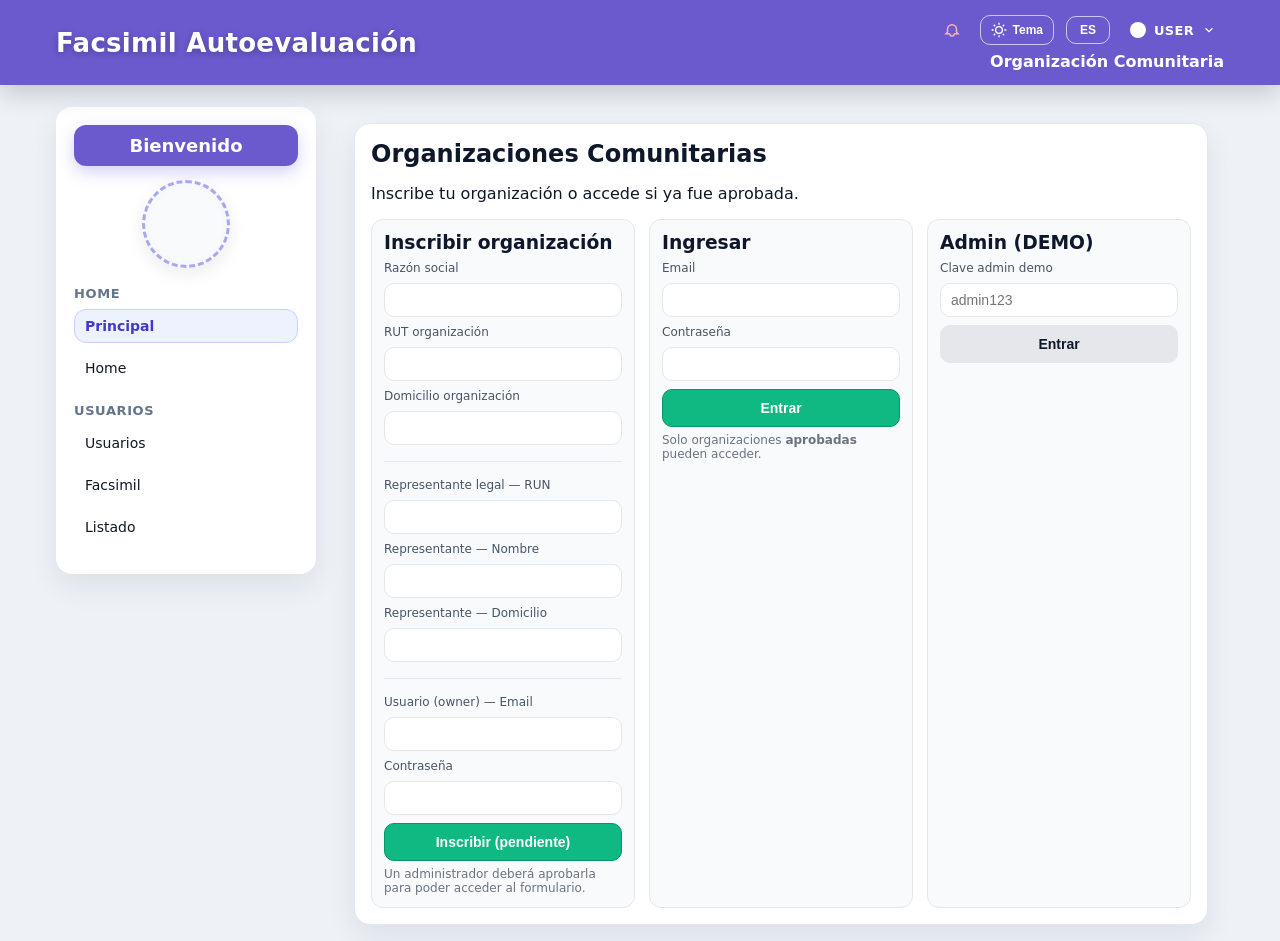
==== frontend/index.html @ 5b186477 "Cambio de idiomas" ====
<!doctype html>
<html lang="es">
<head>
  <meta charset="utf-8" />
  <meta name="viewport" content="width=device-width,initial-scale=1" />
  <title>Facsimil Autoevaluación — Juntas de Vecinos</title>
  <link rel="stylesheet" href="style.css" />
</head>
<body>
  <!-- TOPBAR -->
  <header class="topbar">
    <div class="wrap topwrap">
      <div class="brand-left">
        <div class="brand-title">Facsimil Autoevaluación</div>
      </div>
      <div class="rightblock">
        <div class="right-row">
          <button class="bell" title="Notificaciones" aria-label="Notificaciones">
            <svg viewBox="0 0 24 24" class="icon" aria-hidden="true">
              <path d="M15 17h5l-1.4-1.4A2 2 0 0 1 18 14.2V11a6 6 0 0 0-12 0v3.2c0 .5-.2 1-.6 1.4L4 17h5m6 0a3 3 0 0 1-6 0"
                    fill="none" stroke="currentColor" stroke-width="2"/>
            </svg>
          </button>

          <!-- Toggle Tema -->
          <button id="themeToggle" class="btn tiny outline theme-toggle" type="button" title="Cambiar tema">
            <svg class="icon sun" viewBox="0 0 24 24" aria-hidden="true">
              <circle cx="12" cy="12" r="5" fill="none" stroke="currentColor" stroke-width="2"/>
              <path d="M12 1v3M12 20v3M4.2 4.2l2.1 2.1M17.7 17.7l2.1 2.1M1 12h3M20 12h3M4.2 19.8l2.1-2.1M17.7 6.3l2.1-2.1"
                    fill="none" stroke="currentColor" stroke-width="2"/>
                    
            </svg>
            <svg class="icon moon" viewBox="0 0 24 24" aria-hidden="true">
              <path d="M21 12.79A9 9 0 1 1 11.21 3 7 7 0 0 0 21 12.79z"
                    fill="none" stroke="currentColor" stroke-width="2"/>
            </svg>
            <span>Tema</span>
          </button>
          <!-- Toggle Idioma (ES/EN) -->
        <button id="langToggle" class="btn tiny outline lang-toggle" type="button" aria-label="Cambiar idioma">
          <span id="langLabel">ES</span>
        </button>

          <!-- Chip USER -->
          <div class="userchip" aria-label="Usuario">
            <span class="user-dot"></span>
            <span class="user-label" id="topUserLabel">USER</span>
            <svg class="caret" viewBox="0 0 24 24" aria-hidden="true">
              <path d="M6 9l6 6 6-6" fill="none" stroke="currentColor" stroke-width="2"/>
            </svg>
          </div>

          <button id="logoutBtn" class="btn tiny outline" style="display:none" type="button">Cerrar sesión</button>
        </div>
        <div class="orgname" id="topOrgName">Organización Comunitaria</div>
      </div>
    </div>
  </header>

  <!-- LAYOUT -->
  <div class="layout">
    <!-- SIDEBAR -->
    <aside class="sidebar">
      <div class="sidebar-header">
        <div class="welcome">Bienvenido</div>
        <label class="avatar-uploader" title="Subir foto de usuario">
          <input type="file" id="avatarInput" accept="image/*" hidden />
          <div class="avatar-lg" id="avatarPreview" aria-label="Avatar de usuario"></div>
        </label>
      </div>

      <h3>Home</h3>
      <nav class="nav">
        <a href="#" class="active">Principal</a>
        <a href="#">Home</a>
      </nav>

      <h3>Usuarios</h3>
      <nav class="nav">
        <a href="#">Usuarios</a>
        <a href="#">Facsimil</a>
        <a href="#">Listado</a>
      </nav>
    </aside>

    <!-- ===== AUTH ===== -->
    <section id="authGate" class="auth-gate" aria-live="polite">
      <div class="auth-card">
        <h2>Organizaciones Comunitarias</h2>
        <p class="muted">Inscribe tu organización o accede si ya fue aprobada.</p>

        <div class="auth-grid">
          <!-- Registro -->
          <div class="auth-panel">
            <h3>Inscribir organización</h3>
            <form id="orgRegisterForm">
              <label for="razon">Razón social</label>
              <input id="razon" type="text" name="razon" required>
              <label for="rut">RUT organización</label>
              <input id="rut" type="text" name="rut" required>
              <label for="dom_org">Domicilio organización</label>
              <input id="dom_org" type="text" name="dom_org" required>

              <hr class="sep">
              <label for="rep_run">Representante legal — RUN</label>
              <input id="rep_run" type="text" name="rep_run" required>
              <label for="rep_nombre">Representante — Nombre</label>
              <input id="rep_nombre" type="text" name="rep_nombre" required>
              <label for="rep_dom">Representante — Domicilio</label>
              <input id="rep_dom" type="text" name="rep_dom" required>

              <hr class="sep">
              <label for="email">Usuario (owner) — Email</label>
              <input id="email" type="email" name="email" required>
              <label for="pass">Contraseña</label>
              <input id="pass" type="password" name="pass" required>

              <button type="submit" class="btn primary wfull">Inscribir (pendiente)</button>
            </form>
            <div class="help">Un administrador deberá aprobarla para poder acceder al formulario.</div>
          </div>

          <!-- Login -->
          <div class="auth-panel">
            <h3>Ingresar</h3>
            <form id="loginForm">
              <label for="login_email">Email</label>
              <input id="login_email" type="email" name="email" required>
              <label for="login_pass">Contraseña</label>
              <input id="login_pass" type="password" name="pass" required>
              <button type="submit" class="btn primary wfull">Entrar</button>
            </form>
            <div class="help">Solo organizaciones <b>aprobadas</b> pueden acceder.</div>
          </div>

          <!-- Admin demo -->
          <div class="auth-panel">
            <h3>Admin (DEMO)</h3>
            <form id="adminForm">
              <label for="adminkey">Clave admin demo</label>
              <input id="adminkey" type="password" name="adminkey" placeholder="admin123" required>
              <button type="submit" class="btn ghost wfull">Entrar</button>
            </form>
            <div id="adminPanel" class="admin-panel hidden">
              <div class="admin-head">
                <strong>Pendientes</strong>
                <button id="adminLogout" class="btn tiny" type="button">Salir</button>
              </div>
              <div id="pendingList" class="pending-list muted">Sin pendientes…</div>
            </div>
          </div>
        </div>
      </div>
    </section>

    <!-- ===== MAIN APP ===== -->
    <main class="card" id="appMain" style="display:none">
      <div class="tabs" id="tabs"></div>
      <div id="validationMessages" class="validation"></div>
      <div id="content-area" class="panel"></div>
    </main>

<!-- ===== Dock flotante ===== -->
<div class="score-dock" id="scoreDock" aria-live="polite">
  <button id="dockToggle" class="dock-toggle" type="button" aria-label="Colapsar/expandir"></button>

  <div class="sd-title" id="dockTitle">Puntaje</div>

  <div class="sd-score">
    <span id="sdScore">0</span> / <span id="sdMax">0</span>
    <span id="sdPct" class="sd-pct is-low" aria-live="polite">0% completado</span>
  </div>

  <div class="sd-level" id="sdLevel">-</div>
  <div class="sd-bar"><span id="sdBar"></span></div>

  <div class="sd-actions">
    <button id="helpBtnDock" class="btn tiny ghost" type="button" aria-label="Abrir ayuda">
    <span id="helpBtnLabel">¿Necesitas ayuda?</span>
    </button>

    <button id="cancelBtnDock" class="btn ghost tiny" type="button" title="Cancelar" aria-label="Cancelar">
      <svg viewBox="0 0 24 24" class="icon" aria-hidden="true">
        <path d="M6 6l12 12M18 6L6 18" fill="none" stroke="currentColor" stroke-width="2"/>
      </svg>
      <span id="cancelBtnLabel">Cancelar</span>
    </button>

    <div class="savewrap">
      <button id="saveBtnDock" class="btn primary tiny" type="button" title="Guardar" aria-expanded="false" aria-controls="saveMenuDock">
        <svg viewBox="0 0 24 24" class="icon" aria-hidden="true">
          <path d="M19 21H5a2 2 0 0 1-2-2V7l4-4h12a2 2 0 0 1 2 2v14a2 2 0 0 1-2 2zM7 3v6h8V3"
                fill="none" stroke="currentColor" stroke-width="2"/>
        </svg>
        <span id="saveBtnLabel">Guardar</span>
      </button>
      <div id="saveMenuDock" class="save-menu" aria-hidden="true" role="menu">
        <button id="saveJsonDock" class="menu-item"><span id="saveJsonLabel">Guardar JSON</span></button>
        <button id="exportCsvDock" class="menu-item"><span id="exportCsvLabel">Exportar CSV</span></button>
      </div>
    </div>
  </div>

  <!-- Indicador de guardado (inyectado por JS) -->
</div>
<!-- ===== Modal de Ayuda / FAQ ===== -->
<div id="helpModal" class="modal" aria-hidden="true">
  <div id="helpOverlay" class="modal-overlay" tabindex="-1"></div>

  <div id="helpDialog" class="modal-dialog"
       role="dialog" aria-modal="true" aria-labelledby="helpTitle" tabindex="-1">
    <div class="modal-header">
      <h3 id="helpTitle">¿Necesitas ayuda?</h3>
      <button id="helpClose" class="modal-close" type="button" aria-label="Cerrar ayuda">×</button>
    </div>

    <div class="modal-body">
      <section class="faq">
        <h4 id="helpFaqTitle">Preguntas frecuentes</h4>

        <details>
          <summary id="helpQ1">¿Cómo adjunto evidencia?</summary>
          <p id="helpA1">Responde “Sí” y se abrirá el campo de evidencia y archivos. Describe brevemente la fuente y adjunta documentos.</p>
        </details>

        <details>
          <summary id="helpQ2">¿Por qué no se guarda en el servidor?</summary>
          <p id="helpA2">Esta demo guarda local y permite exportar JSON/CSV. El guardado en servidor se activa cuando conectemos el backend.</p>
        </details>

        <details>
          <summary id="helpQ3">¿Qué significa el nivel (Inicial/Intermedio/Avanzado)?</summary>
          <p id="helpA3">Es una guía del grado de cumplimiento según tus respuestas “Sí”.</p>
        </details>

        <details>
          <summary id="helpQ4">No veo todas las preguntas</summary>
          <p id="helpA4">Revisa la pestaña (tab) activa o desplázate. En móvil, las pestañas se mueven horizontalmente.</p>
        </details>
      </section>

      <hr class="sep">

      <section aria-labelledby="helpContactTitle">
        <h4 id="helpContactTitle">¿Sigue tu duda? Escríbenos</h4>
        <form id="helpForm">
          <label for="helpEmail" id="helpEmailLabel">Correo de contacto</label>
          <input id="helpEmail" name="email" type="email" placeholder="tu@correo.cl" required>

          <label for="helpMsg" id="helpMsgLabel">Describe tu problema</label>
          <textarea id="helpMsg" name="msg" rows="4" placeholder="Cuéntanos qué sucede…" required></textarea>

          <div class="modal-actions">
            <button type="button" class="btn ghost" id="helpCancel">Cancelar</button>
            <button type="submit" class="btn primary" id="helpSendBtn">Enviar</button>
          </div>
        </form>
      </section>
    </div>
  </div>
</div>
<!-- ===== Modal Confirmar Cancelar ===== -->
<div id="cancelModal" class="modal" aria-hidden="true">
  <div id="cancelOverlay" class="modal-overlay" tabindex="-1"></div>

  <div id="cancelDialog" class="modal-dialog"
       role="dialog" aria-modal="true" aria-labelledby="cancelTitle" tabindex="-1">
    <div class="modal-header">
      <h3 id="cancelTitle">¿Cancelar y limpiar el formulario?</h3>
      <button id="cancelClose" class="modal-close" type="button" aria-label="Cerrar">×</button>
    </div>

    <div class="modal-body">
      <p>Se borrarán todas las respuestas y evidencias. ¿Deseas continuar?</p>
      <div class="modal-actions">
        <button id="cancelNo" class="btn ghost" type="button">No, continuar</button>
        <button id="cancelYes" class="btn danger" type="button">Sí, cancelar</button>
      </div>
    </div>
  </div>
</div>

  <script src="script.js"></script>
</body>
</html>
---- frontend/style.css ----
:root {
  --bg: #eef2f7;
  --surface: #ffffff;
  --ink: #0f172a;
  --muted: #6b7280;
  --primary: #6A5ACD;
  --primary-2: #6A5ACD;
  --accent: #10b981;
  --danger: #ef4444;
  --border: #e5e7eb;
  --soft: #f3f4f6;
  --shadow: 0 12px 30px rgba(15,23,42,.08);
  --radius: 16px;
  --radius-sm: 12px;

  /* Animaciones / tiempos */
  --t-fast: 120ms;
  --t-med: 220ms;
  --t-slow: 380ms;

  /* Dock sizes */
  --dock-minw: 210px;
  --dock-pad: 10px 12px;
}

/* DARK THEME */
:root[data-theme="dark"] {
  --bg: #0b1220;
  --surface: #0f172a;
  --ink: #e5e7eb;
  --muted: #94a3b8;
  --primary: #7c89ff;
  --primary-2: #6c7bff;
  --accent: #22c55e;
  --danger: #ef4444;
  --border: #263044;
  --soft: #111827;
  --shadow: 0 12px 30px rgba(0,0,0,.35);
}

* { box-sizing: border-box; }
html, body { height: 100%; }
body {
  margin: 0;
  font-family: Inter, ui-sans-serif, system-ui, -apple-system, "Segoe UI", Roboto, Arial;
  color: var(--ink);
  background: var(--bg);
  transition: background-color var(--t-med) ease, color var(--t-med) ease;
}

/* ===== Topbar ===== */
.topbar {
  position: sticky; top: 0; z-index: 50;
  background: linear-gradient(90deg, var(--primary), var(--primary-2));
  color: #fff;
  box-shadow: 0 8px 24px rgba(0,0,0,.18);
}
.topwrap {
  max-width: 1200px;
  margin: 0 auto;
  padding: 14px 16px;
  display: flex;
  align-items: center;
  justify-content: space-between;
}
.brand-left .brand-title {
  font-weight: 900; font-size: 26px; letter-spacing: .3px;
  text-shadow: 0 2px 6px rgba(0,0,0,.25);
}

/* Toggle tema */
.theme-toggle {
  display: inline-flex; align-items:center; gap:6px;
  width:auto; min-width: unset;
}
.theme-toggle .icon { width: 16px; height: 16px; }
.theme-toggle .moon { display:none; }
:root[data-theme="dark"] .theme-toggle .sun { display:none; }
:root[data-theme="dark"] .theme-toggle .moon { display:inline; }

.rightblock { display: flex; flex-direction: column; align-items: flex-end; gap: 6px; }
.right-row { display: flex; align-items: center; gap: 12px; }
.bell {
  display: inline-flex; align-items: center; justify-content: center;
  width: 32px; height: 32px; border-radius: 999px; border: none;
  background: transparent; cursor: pointer; color: #ffb3b3;
  transition: transform var(--t-fast) ease, opacity var(--t-fast) ease;
}
.bell:hover { transform: scale(1.06); opacity:.9; }
.bell .icon { width: 18px; height: 18px; }
.userchip { display: flex; align-items: center; gap: 8px; padding: 4px 8px; border-radius: 999px; color: #fff; }
.userchip .user-dot { width: 16px; height: 16px; border-radius: 999px; background: #fff; }
.userchip .user-label { font-weight: 700; font-size: 13px; letter-spacing: .3px; }
.userchip .caret { width: 14px; height: 14px; color: #fff; }
.orgname { font-weight: 800; text-align: right; white-space: nowrap; }

/* Buttons */
.btn {
  padding: 10px 14px; border-radius: 10px; border: 1px solid var(--border);
  background: #f8fafc; cursor: pointer; font-weight: 600; font-size: 14px;
  color: var(--ink);
  transition: transform var(--t-fast) ease, box-shadow var(--t-fast) ease, background-color var(--t-fast) ease, border-color var(--t-fast) ease, color var(--t-fast) ease;
}
:root[data-theme="dark"] .btn { background:#0b1220; border-color:#1f2937; color:#e5e7eb; }
.btn:hover { filter: brightness(.98); transform: translateY(-1px); }
.btn.ghost { background: #e5e7eb; }
:root[data-theme="dark"] .btn.ghost { background:#1f2937; }
.btn.primary { background: var(--accent); border-color: #059669; color: #fff; }
.btn.tiny { padding: 6px 10px; font-size: 12px; }
.btn.outline { background: transparent; color: #ffffff; border: 1px solid rgba(255,255,255,.65); }
.btn.outline:hover { background: rgba(255,255,255,.12); }

/* ===== Layout ===== */
.layout {
  max-width: 1200px;
  margin: 22px auto;
  display: grid;
  grid-template-columns: 260px 1fr;
  gap: 22px;
  padding: 0 16px;
  align-items: flex-start;
  transition: color var(--t-med) ease, background-color var(--t-med) ease;
}

/* ===== Sidebar ===== */
.sidebar {
  background: var(--surface);
  border-radius: var(--radius);
  box-shadow: var(--shadow);
  padding: 18px;
  height: fit-content;
  position: sticky;
  top: 100px;
  transition: background-color var(--t-med) ease, color var(--t-med) ease, border-color var(--t-med) ease;
}
.sidebar h3 {
  margin: 18px 0 8px 0;
  font-size: 13px; font-weight: 700;
  color: #64748b; text-transform: uppercase; letter-spacing: .6px;
}
:root[data-theme="dark"] .sidebar h3 { color:#94a3b8; }
.sidebar .nav {
  display: flex; flex-direction: column; gap: 8px; margin-bottom: 12px;
}
.nav a {
  display: flex; align-items: center; gap: 6px;
  padding: 8px 10px; border-radius: 12px;
  color: #111827; text-decoration: none; border: 1px solid transparent;
  font-size: 14px; transition: background-color var(--t-fast) ease, color var(--t-fast) ease, border-color var(--t-fast) ease;
}
:root[data-theme="dark"] .nav a { color:#e2e8f0; }
.nav a:hover { background: #f8fafc; border-color: #e5e7eb; }
:root[data-theme="dark"] .nav a:hover { background:#0b1220; border-color:#273244; }
.nav a.active {
  background: #eef2ff; border-color: #c7d2fe; color: #4338ca; font-weight: 700;
}
:root[data-theme="dark"] .nav a.active {
  background:#141b2c; border-color:#2b3852; color:#92a5ff;
}
.nav .icon { width: 14px; height: 14px; color: #64748b; }
:root[data-theme="dark"] .nav .icon { color:#94a3b8; }

/* Sidebar header */
.sidebar-header {
  display: flex; flex-direction: column; align-items: center; gap: 14px; margin-bottom: 14px;
}
.sidebar-header .welcome {
  width: 100%;
  text-align: center; font-weight: 800; font-size: 18px; color: #fff;
  padding: 10px; border-radius: 12px;
  background: linear-gradient(90deg, var(--primary), var(--primary-2));
  box-shadow: 0 6px 16px rgba(79,70,229,.25);
}
.avatar-lg {
  width: 88px; height: 88px; border-radius: 999px;
  background: radial-gradient(circle at 50% 50%, #f8fafc 60%, #eef2f7);
  border: 3px dashed rgba(79,70,229,.45);
  box-shadow: 0 6px 18px rgba(15,23,42,.08);
}
:root[data-theme="dark"] .avatar-lg {
  background: radial-gradient(circle at 50% 50%, #1f2937 60%, #0f172a);
  border-color: rgba(124,139,255,.45);
}

/* ===== Card / Main ===== */
.card {
  background: var(--surface);
  border-radius: 22px;
  box-shadow: var(--shadow);
  padding: 18px;
  transition: background-color var(--t-med) ease, color var(--t-med) ease, border-color var(--t-med) ease;
}

/* ===== Tabs ===== */
.tabs{
  display:flex; gap:10px; flex-wrap:wrap;
  border-bottom: none; padding:10px 6px 0 6px;
  position: sticky; top:76px;
  background: transparent;
  z-index: 20;
}
.tab{
  display:flex; align-items:center; gap:8px;
  padding:10px 14px; border-radius:16px;
  border:1px solid #d4d7dd; background:#dcdfe6; color:#111827;
  font-weight:700; cursor:pointer; font-size: 14px;
  transition: transform var(--t-fast) ease, box-shadow var(--t-fast) ease, background-color var(--t-fast) ease, border-color var(--t-fast) ease, color var(--t-fast) ease;
}
.tab .icon { width: 16px; height: 16px; }
.tab:hover { transform: translateY(-1px); }
.tab.active{
  background:#fff; color:#111827; border-color:#e5e7eb;
  box-shadow: 0 8px 16px rgba(15,23,42,.08);
}
:root[data-theme="dark"] .tab { background:#142032; border-color:#273244; color:#e5e7eb; }
:root[data-theme="dark"] .tab.active { background:#0f172a; border-color:#273244; }

/* ===== Panel, grupos, items ===== */
.panel { padding: 16px; }
.group { margin: 14px 0; }
.group h3 { font-size: 14px; margin: 0 0 10px 0; color: #334155; }
:root[data-theme="dark"] .group h3 { color:#cbd5e1; }
.group.warn { border: 1px dashed #f59e0b; border-radius: 12px; padding: 8px; }

.item {
  display: grid; grid-template-columns: 1fr auto; align-items: center; gap: 14px;
  background: #c2cad3; /* fondo de preguntas */
  border: 1px solid #e5e7eb; border-radius: 12px; padding: 12px;
  animation: slideFadeIn var(--t-slow) ease both;
}
:root[data-theme="dark"] .item {
  background:#121a2c; border-color:#273244;
}
@keyframes slideFadeIn {
  from { transform: translateY(6px); opacity: 0; }
  to   { transform: translateY(0);   opacity: 1; }
}

.item + .item { margin-top: 10px; }
.question { font-weight: 600; line-height: 1.35; color: #1f2937; }
:root[data-theme="dark"] .question { color:#e2e8f0; }
.evidence-hint { font-size: 12px; color: #6b7280; margin-top: 6px; }
:root[data-theme="dark"] .evidence-hint { color:#94a3b8; }

/* Evidencia oculta por defecto */
.filecol { display: none; }
.filecol.active {
  display: grid; grid-template-columns: 1fr 1fr; gap: 10px; margin-top: 10px;
}
.evidence-input {
  width: 100%; padding: 10px; border-radius: 10px; border: 1px solid var(--border); background: #fff;
  transition: border-color var(--t-fast) ease, box-shadow var(--t-fast) ease, background-color var(--t-fast) ease, color var(--t-fast) ease;
}
:root[data-theme="dark"] .evidence-input {
  background:#0f172a; border-color:#273244; color:#e5e7eb;
}
.evidence-input:focus { outline: none; border-color: #818cf8; box-shadow: 0 0 0 4px rgba(129,140,248,.15); }
:root[data-theme="dark"] .evidence-input:focus { border-color:#7c89ff; box-shadow:0 0 0 4px rgba(124,137,255,.2); }
input[type=file] { font-size: 12px; color: var(--ink); }
:root[data-theme="dark"] input[type=file] { color:#e2e8f0; }

/* Sí/No agrupado */
.yn {
  display: flex; align-items: center; gap: 12px; background: #e5e7eb; border-radius: 999px; padding: 6px 8px;
}
:root[data-theme="dark"] .yn { background:#1a2438; }
.radio { position: relative; }
.radio input { display: none; }
.radio label {
  display: inline-flex; align-items: center; gap: 8px;
  padding: 6px 12px; border-radius: 999px; border: 2px solid transparent;
  background: #d1d5db; color: #111827; font-weight: 600; cursor: pointer; user-select: none; font-size: 13px;
  transition: transform var(--t-fast) ease, background-color var(--t-fast) ease, color var(--t-fast) ease, border-color var(--t-fast) ease;
}
.radio label:hover { transform: translateY(-1px); }
:root[data-theme="dark"] .radio label { background:#273244; color:#e5e7eb; }
.radio input[value="1"]:checked + label { background: #10b981; color: #fff; border-color: #059669; }
.radio input[value="0"]:checked + label { background: #ef4444; color: #fff; border-color: #b91c1c; }

/* ===== Controles / Guardar ===== */
.controls { display: none; } /* los ocultamos; ahora se usa el dock */
.btns { display: flex; gap: 10px; position: relative; }

/* Menú Guardar (genérico) */
.save-menu {
  position: absolute; right: 0; bottom: 48px; display: none;
  background: var(--surface); border: 1px solid var(--border); border-radius: 12px; box-shadow: var(--shadow);
  padding: 6px; min-width: 170px; z-index: 100;
}
.save-menu.open { display: block; }
.menu-item {
  display: block; width: 100%; text-align: left;
  padding: 10px 12px; border: none; background: transparent; cursor: pointer;
  border-radius: 10px; font-weight: 600;
  transition: background-color var(--t-fast) ease, color var(--t-fast) ease;
}
.menu-item:hover { background: #f3f4f6; }
:root[data-theme="dark"] .menu-item:hover { background:#141b2c; }

/* Mensajes de validación */
.validation { margin-top: 10px; font-weight: 700; }

/* ===== DOCK flotante Puntaje + acciones ===== */
.score-dock{
  position: fixed; right: 16px; bottom: 16px; z-index: 60;
  background: var(--surface); border: 1px solid var(--border);
  border-radius: 14px; box-shadow: var(--shadow);
  padding: var(--dock-pad); min-width: var(--dock-minw);
  transition: transform var(--t-med) ease, background-color var(--t-med) ease, border-color var(--t-med) ease, opacity var(--t-med) ease;
}
.sd-title{ font-size: 12px; font-weight: 700; color: var(--muted); }
.sd-score{
  display:flex; align-items:center; gap:8px;
  font-size: 18px; font-weight: 800; line-height: 1.2; margin-top: 2px;
}
.sd-pct{
  padding: 2px 8px; border-radius: 999px;
  font-size: 12px; font-weight: 700;
  color: #0f172a; background: #e5e7eb;
}
:root[data-theme="dark"] .sd-pct{
  color: #e5e7eb; background: #273244;
}
.sd-level{ font-size: 13px; color: #334155; margin-top: 2px; }
:root[data-theme="dark"] .sd-level{ color:#cbd5e1; }
.sd-bar{ position: relative; height: 8px; background: #e5e7eb; border-radius: 999px; margin-top: 8px; overflow: hidden; }
:root[data-theme="dark"] .sd-bar{ background:#273244; }
.sd-bar > span{
  display: block; height: 100%; width: 0%;
  background: linear-gradient(90deg, var(--primary), var(--primary-2));
  transition: width var(--t-med) ease;
}

/* Toggle dock (botón puntito) */
.dock-toggle{
  position:absolute; top:-10px; left:-10px; width:20px; height:20px;
  border-radius:50%; border:1px solid var(--border);
  background: var(--surface);
  box-shadow: var(--shadow);
  cursor:pointer;
}
:root[data-theme="dark"] .dock-toggle{ background:#0f172a; }

/* Acciones dentro del dock */
.sd-actions{
  display:flex; align-items:center; justify-content: space-between; gap:8px;
  margin-top: 10px;
}
.sd-actions .icon{ width: 14px; height: 14px; }
.savewrap{ position: relative; }
#saveMenuDock{
  position: absolute; right: 0; bottom: 36px;
}

/* Estados del dock: collapsed */
.score-dock.collapsed{
  padding: 6px 8px;
  min-width: 160px;
}
.score-dock.collapsed .sd-level,
.score-dock.collapsed .sd-actions { display:none; }
.score-dock.collapsed .sd-score{ font-size: 16px; }
.score-dock.collapsed .sd-title{ opacity:.85; }

/* Indicador de guardado */
#saveIndicator{
  display:none;
  margin-top:8px; font-size:12px; color: var(--muted);
}
#saveIndicator.show{ display:flex; align-items:center; gap:6px; }
#saveIndicator svg{ width:14px; height:14px; }

/* Animación de spinner simple */
@keyframes spin { to { transform: rotate(360deg); } }
.spinner { animation: spin 1s linear infinite; transform-origin: 50% 50%; }

/* ===== AUTH GATE ===== */
.auth-gate{ display:none; padding: 16px; }
.auth-gate .auth-card{
  background: var(--surface); border: 1px solid var(--border); border-radius: 16px; box-shadow: var(--shadow); padding: 16px;
  transition: background-color var(--t-med) ease, color var(--t-med) ease, border-color var(--t-med) ease;
}
.auth-gate h2{ margin: 0 0 4px 0; }
.auth-gate .auth-grid{
  display: grid; grid-template-columns: repeat(3, 1fr); gap: 14px; margin-top: 12px;
}
.auth-panel{
  background: #f8fafc; border: 1px solid var(--border);
  border-radius: 12px; padding: 12px;
  transition: background-color var(--t-med) ease, border-color var(--t-med) ease;
}
:root[data-theme="dark"] .auth-panel{ background:#0b1220; border-color:#273244; }
.auth-panel h3{ margin:0 0 8px 0; }
.auth-panel form{ display: grid; gap: 8px; }
.auth-panel label{ font-size: 12px; color: #475569; }
:root[data-theme="dark"] .auth-panel label{ color:#cbd5e1; }
.auth-panel input{
  padding: 8px 10px; border-radius: 10px; border: 1px solid var(--border); background: #fff; font-size: 14px; color:#111827;
  transition: background-color var(--t-fast) ease, color var(--t-fast) ease, border-color var(--t-fast) ease;
}
:root[data-theme="dark"] .auth-panel input{
  background:#0f172a; border-color:#273244; color:#e5e7eb;
}
.auth-panel .sep{ border: 0; border-top: 1px solid var(--border); margin: 8px 0; }
.help{ font-size: 12px; color: var(--muted); margin-top: 6px; }
.wfull{ width: 100%; }
.hidden{ display: none; }

/* Admin DEMO */
.admin-panel{
  background: var(--surface); border: 1px dashed #cbd5e1; border-radius: 10px; padding: 10px; margin-top: 10px;
}
:root[data-theme="dark"] .admin-panel{ border-color:#273244; }
.admin-head{ display: flex; justify-content: space-between; align-items: center; margin-bottom: 8px; }
.pending-list{ font-size: 14px; display: grid; gap: 8px; }
.pending-item{
  background: #f1f5f9; border: 1px solid #e5e7eb; border-radius: 10px; padding: 8px;
  display: grid; gap: 4px;
}
:root[data-theme="dark"] .pending-item{ background:#0b1220; border-color:#273244; }
.pending-actions{ display: flex; gap: 8px; justify-content: flex-end; }
.btn.tiny.danger{ background: #fee2e2; color:#991b1b; border-color:#fecaca; }
.btn.tiny.success{ background: #dcfce7; color:#065f46; border-color:#bbf7d0; }

/* ===== Responsive ===== */
@media (max-width: 980px){
  .auth-gate .auth-grid{ grid-template-columns: 1fr; }
}

@media (max-width: 768px) {
  .layout { grid-template-columns: 1fr; }
  .sidebar { position: relative; top: auto; margin-bottom: 16px; }
  .tabs { top: 66px; }
  .score-dock{
    left: 50%; transform: translateX(-50%);
    right: auto; bottom: 12px; width: calc(100% - 24px); max-width: 360px;
  }
  .dock-sheet{
    right: 50%;
    transform: translate(50%, 12px) scale(.98);
    width: calc(100% - 24px);
    max-width: 420px;
  }
  .dock-sheet.open{
    transform: translate(50%, 0) scale(1);
  }
}

/* Empuje para que no tape la última pregunta el dock */
.card { 
  padding-bottom: 120px;
}

/* Accesibilidad - reduce motion */
@media (prefers-reduced-motion: reduce){
  * { animation: none !important; transition: none !important; }
}

/* Chip de porcentaje (% completado) con variantes de color */
.sd-pct{
  margin-left: 8px;
  font-size: 12px;
  font-weight: 800;
  padding: 2px 8px;
  border-radius: 999px;
  border: 1px solid transparent;
  display: inline-flex;
  align-items: center;
  line-height: 1;
}
/* Botón de acción peligrosa (confirmar cancelar) */
.btn.danger{
  background: #fee2e2;
  color: #991b1b;
  border-color: #fecaca;
}
:root[data-theme="dark"] .btn.danger{
  background:#2a1415;
  color:#fca5a5;
  border-color:#7f1d1d;
}


/* Bajo (rojo) */
.sd-pct.is-low{
  background: #fee2e2;
  color: #991b1b;
  border-color: #fecaca;
}
:root[data-theme="dark"] .sd-pct.is-low{
  background:#2a1415;
  color:#fca5a5;
  border-color:#7f1d1d;
}

/* Medio (amarillo) */
.sd-pct.is-mid{
  background: #fef9c3;
  color: #92400e;
  border-color: #fde68a;
}
:root[data-theme="dark"] .sd-pct.is-mid{
  background:#2a2410;
  color:#facc15;
  border-color:#854d0e;
}

/* Alto (verde) */
.sd-pct.is-high{
  background: #dcfce7;
  color: #065f46;
  border-color: #bbf7d0;
}
:root[data-theme="dark"] .sd-pct.is-high{
  background:#0f2318;
  color:#34d399;
  border-color:#064e3b;
}

/* ====== Dock Sheet (hojita) anclada al dock ====== */
.dock-sheet{
  position: fixed;
  right: 16px;
  bottom: 70px; /* encima del dock */
  width: 420px;
  max-height: 60vh;
  background: var(--surface);
  border: 1px solid var(--border);
  border-radius: 14px;
  box-shadow: var(--shadow);
  opacity: 0;
  transform: translateY(12px) scale(.98);
  pointer-events: none;
  transition: opacity 180ms ease, transform 180ms ease;
  overflow: hidden;
  z-index: 75;
}
.dock-sheet.open{
  opacity: 1;
  transform: translateY(0) scale(1);
  pointer-events: auto;
}
.ds-head{
  display:flex; align-items:center; justify-content: space-between;
  padding: 10px 12px; border-bottom: 1px solid var(--border);
  font-weight: 800;
}
.ds-close{
  border: none; background: transparent; cursor: pointer;
  font-size: 18px; line-height: 1; padding: 4px 8px; border-radius: 8px;
  color: var(--ink);
}
.ds-close:hover{ background: #f3f4f6; }
:root[data-theme="dark"] .ds-close:hover{ background:#141b2c; }

.ds-body{
  padding: 10px 12px;
  max-height: calc(60vh - 44px);
  overflow: auto;
}

.val-h { margin: 8px 0 6px; font-size: 14px; color:#334155; }
:root[data-theme="dark"] .val-h { color:#cbd5e1; }
.val-list { margin: 0; padding-left: 16px; display: grid; gap: 6px; }
.val-list li { list-style: disc; }
.val-path { color:#64748b; margin-right: 6px; }
:root[data-theme="dark"] .val-path { color:#94a3b8; }
.val-q { font-weight: 600; }

.dock-sheet .link-jump {
  margin-left: 8px;
  border: 1px solid var(--border);
  background: #eef2ff;
  color: #4338ca;
  border-radius: 999px;
  padding: 2px 8px;
  font-size: 12px;
  cursor: pointer;
}
.dock-sheet .link-jump:hover { filter: brightness(.98); }
:root[data-theme="dark"] .dock-sheet .link-jump { background:#1b2240; color:#aab6ff; }

/* Destello al aterrizar en la pregunta */
.pulse {
  animation: pulseB 1.2s ease;
  outline: 2px solid #818cf8;
  outline-offset: 2px;
  border-radius: 12px;
}
@keyframes pulseB {
  0% { box-shadow: 0 0 0 0 rgba(129,140,248,.45); }
  100% { box-shadow: 0 0 0 14px rgba(129,140,248,0); }
}
/* Foco visible para accesibilidad */
:focus-visible {
  outline: 3px solid #818cf8;
  outline-offset: 2px;
  border-radius: 8px;
}

/* Tabs con foco */
.tab:focus-visible {
  box-shadow: 0 0 0 3px rgba(129,140,248,.35);
}

/* Radio labels con foco */
.radio label:focus-visible {
  box-shadow: 0 0 0 3px rgba(129,140,248,.35);
}

/* Menú del dock: foco en items */
.save-menu .menu-item:focus-visible {
  background: #eef2ff;
}

/* Animación abrir/cerrar dock */
.score-dock {
  transform-origin: bottom right;
  transition: transform 180ms ease, opacity 180ms ease, height 180ms ease, width 180ms ease, padding 180ms ease;
}
.score-dock.collapsing-close { transform: scale(.96); opacity: .85; }
.score-dock.collapsing-open  { transform: scale(1.0); opacity: 1; }

/* Botón del dock con contraste más fuerte en tema claro */
.dock-toggle {
  background: #ffffff;
  border: 2px solid #c7d2fe;
}
:root[data-theme="dark"] .dock-toggle {
  background: #0f172a;
  border: 2px solid #3b82f6;
}
.dock-toggle:focus-visible {
  box-shadow: 0 0 0 3px rgba(59,130,246,.35);
}

/* ===== Backdrop para la hoja de pendientes (ps-*) ===== */
.ps-backdrop{
  position: fixed;
  inset: 0;
  background: rgba(15,23,42,.35);
  opacity: 0;
  pointer-events: none;
  transition: opacity 180ms ease;
  z-index: 70;
}
.ps-backdrop.open{
  opacity: 1;
  pointer-events: auto;
}
/* ====== RESPONSIVE: COMPATIBILIDAD MÓVIL TOTAL ====== */
@media (max-width: 768px) {
  body {
    font-size: 15px;
    line-height: 1.45;
  }

  .layout {
    grid-template-columns: 1fr;
    gap: 14px;
    padding: 0 10px;
  }

  .sidebar {
    position: relative;
    top: auto;
    margin-bottom: 10px;
  }

  .topwrap {
    flex-direction: column;
    align-items: flex-start;
    gap: 6px;
  }

  .tabs {
    top: 64px;
    overflow-x: auto;
    -webkit-overflow-scrolling: touch;
    scrollbar-width: thin;
  }

  .tab {
    flex: 0 0 auto;
    font-size: 13px;
    padding: 8px 10px;
    white-space: nowrap;
  }

  .yn {
    flex-wrap: wrap;
    gap: 8px;
    justify-content: center;
  }

  .radio label {
    padding: 8px 16px;
    font-size: 14px;
  }

  input[type=file] {
    font-size: 13px;
  }

  /* Dock flotante centrado */
  .score-dock {
    left: 50%;
    right: auto;
    transform: translateX(-50%);
    bottom: 10px;
    width: 95%;
    max-width: 360px;
  }

  .score-dock.collapsed {
    min-width: 200px;
  }

  .sd-actions .btn {
    flex: 1;
    justify-content: center;
  }

  /* Aumentar accesibilidad táctil */
  button, .btn, .radio label {
    min-height: 42px;
  }

  /* Pendientes (hoja lateral) ocupa toda la pantalla */
  #pendingSheet .ps-panel {
    width: 100%;
    height: 100%;
    border-radius: 0;
  }
}

@media (max-width: 480px) {
  .tab span {
    display: none;
  }

  .tab .icon {
    width: 18px;
    height: 18px;
  }

  .question {
    font-size: 15px;
  }

  .filecol.active {
    grid-template-columns: 1fr;
  }

  .evidence-input {
    font-size: 14px;
    padding: 10px;
  }

  .btn {
    font-size: 14px;
    padding: 10px 12px;
  }

  .sd-score {
    font-size: 16px;
  }

  .sd-pct {
    font-size: 11px;
    padding: 3px 6px;
  }
}

/* Extra: asegura que la última pregunta no quede tapada por el dock */
.card {
  padding-bottom: 140px;
}
/* ===== Modal de Ayuda / FAQ ===== */
.modal {
  position: fixed;
  inset: 0;
  display: none;
  z-index: 1000;
}
.modal.open { display: block; }

.modal-overlay {
  position: absolute;
  inset: 0;
  background: rgba(15,23,42,.45);
  backdrop-filter: blur(2px);
  opacity: 0;
  transition: opacity var(--t-med) ease;
}
:root[data-theme="dark"] .modal-overlay {
  background: rgba(2,6,23,.6);
}

.modal.open .modal-overlay { opacity: 1; }

.modal-dialog {
  position: relative;
  width: 640px;
  max-width: calc(100% - 24px);
  max-height: calc(100% - 24px);
  margin: 12px auto;
  background: var(--surface);
  color: var(--ink);
  border: 1px solid var(--border);
  border-radius: 16px;
  box-shadow: var(--shadow);
  display: flex;
  flex-direction: column;
  outline: none;
  transform: translateY(12px) scale(.98);
  opacity: 0;
  transition: transform var(--t-med) ease, opacity var(--t-med) ease;
}
.modal.open .modal-dialog {
  transform: translateY(0) scale(1);
  opacity: 1;
}

.modal-header {
  display: flex;
  align-items: center;
  justify-content: space-between;
  padding: 14px 16px;
  border-bottom: 1px solid var(--border);
}
.modal-header h3 { margin: 0; }

.modal-close {
  border: 1px solid var(--border);
  background: var(--surface);
  border-radius: 10px;
  padding: 6px 10px;
  cursor: pointer;
}

.modal-body {
  padding: 14px 16px;
  overflow: auto;
}

.sep { border: 0; border-top: 1px solid var(--border); margin: 12px 0; }

.faq details {
  background: var(--soft);
  border: 1px solid var(--border);
  border-radius: 10px;
  padding: 10px 12px;
  margin-bottom: 8px;
}
.faq summary {
  cursor: pointer;
  font-weight: 700;
  outline: none;
}
.faq p { margin: 8px 0 0; }

#helpForm {
  display: grid;
  gap: 10px;
}
#helpForm input, #helpForm textarea {
  padding: 10px 12px;
  border-radius: 10px;
  border: 1px solid var(--border);
  background: #fff;
  color: var(--ink);
}
:root[data-theme="dark"] #helpForm input,
:root[data-theme="dark"] #helpForm textarea {
  background: #0b1220; border-color:#273244; color:#e5e7eb;
}

.modal-actions {
  display: flex;
  gap: 10px;
  justify-content: flex-end;
  margin-top: 6px;
}

/* Bloquear scroll del body cuando el modal está abierto */
body.modal-open {
  overflow: hidden;
}

/* Dock toggle: contraste mejorado en fondo claro */
.dock-toggle {
  border: 2px solid #94a3b8;
  background-image: linear-gradient(180deg, #f8fafc, #eef2f7);
}
:root[data-theme="dark"] .dock-toggle {
  border-color: #334155;
  background-image: none;
}

/* Animación sutil extra al colapsar/expandir dock */
.score-dock {
  transition: transform var(--t-med) ease, background-color var(--t-med) ease, border-color var(--t-med) ease, opacity var(--t-med) ease, height var(--t-med) ease, width var(--t-med) ease, padding var(--t-med) ease;
}
/* === Language toggle (mínimo, no afecta el dock) === */
.lang-toggle{
  display:inline-flex; align-items:center; gap:6px;
  background:transparent; border:1px solid var(--border); color:var(--text);
  padding:6px 10px; border-radius:10px; cursor:pointer;
  min-width:44px; justify-content:center;
}
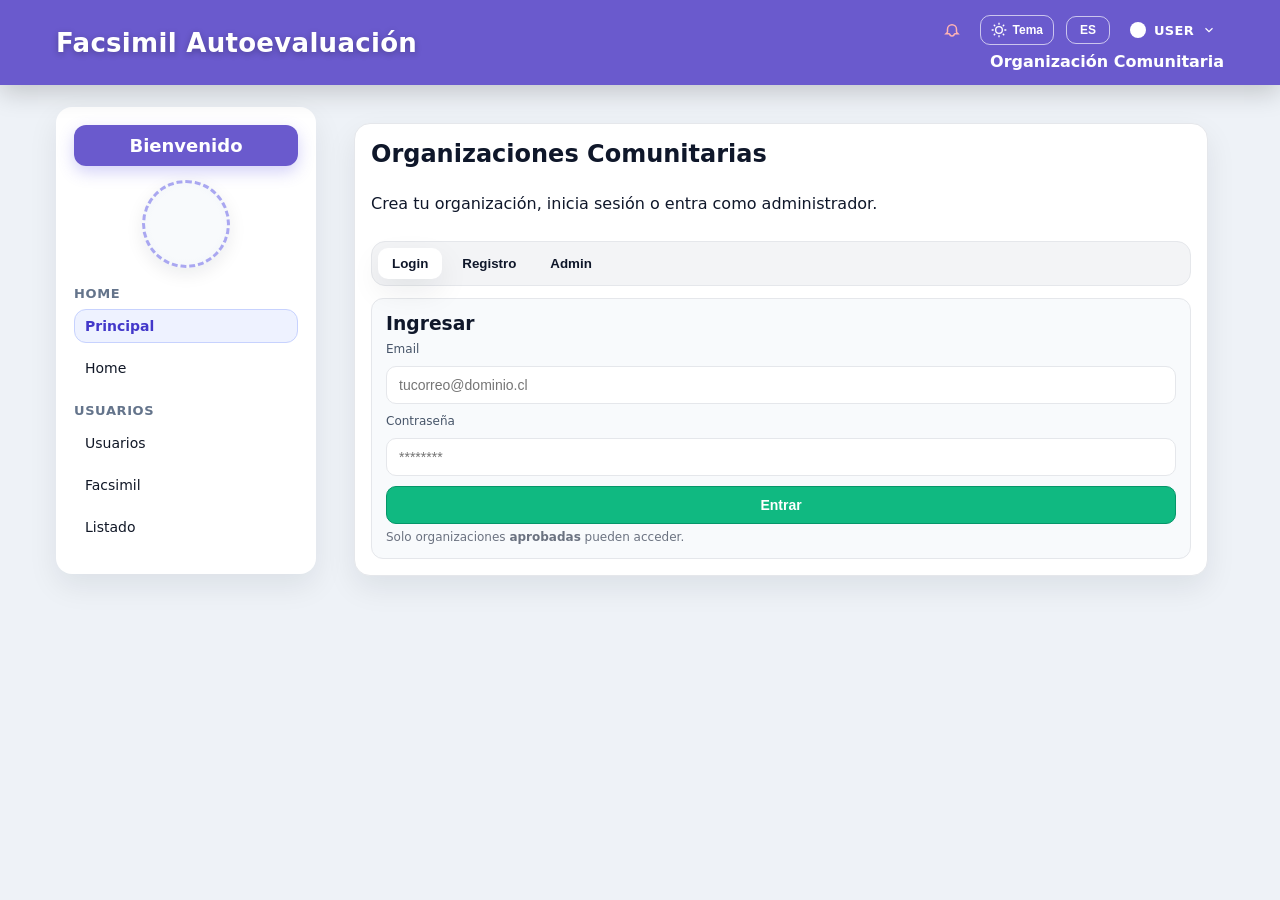
==== commit 7d52bd29: "nuevo login demo" ====
--- a/frontend/index.html
+++ b/frontend/index.html
@@ -83,75 +83,125 @@
       </nav>
     </aside>
 
-    <!-- ===== AUTH ===== -->
-    <section id="authGate" class="auth-gate" aria-live="polite">
-      <div class="auth-card">
-        <h2>Organizaciones Comunitarias</h2>
-        <p class="muted">Inscribe tu organización o accede si ya fue aprobada.</p>
-
-        <div class="auth-grid">
-          <!-- Registro -->
-          <div class="auth-panel">
-            <h3>Inscribir organización</h3>
-            <form id="orgRegisterForm">
-              <label for="razon">Razón social</label>
-              <input id="razon" type="text" name="razon" required>
-              <label for="rut">RUT organización</label>
-              <input id="rut" type="text" name="rut" required>
-              <label for="dom_org">Domicilio organización</label>
-              <input id="dom_org" type="text" name="dom_org" required>
-
-              <hr class="sep">
-              <label for="rep_run">Representante legal — RUN</label>
-              <input id="rep_run" type="text" name="rep_run" required>
-              <label for="rep_nombre">Representante — Nombre</label>
-              <input id="rep_nombre" type="text" name="rep_nombre" required>
-              <label for="rep_dom">Representante — Domicilio</label>
-              <input id="rep_dom" type="text" name="rep_dom" required>
-
-              <hr class="sep">
-              <label for="email">Usuario (owner) — Email</label>
-              <input id="email" type="email" name="email" required>
-              <label for="pass">Contraseña</label>
-              <input id="pass" type="password" name="pass" required>
-
-              <button type="submit" class="btn primary wfull">Inscribir (pendiente)</button>
-            </form>
-            <div class="help">Un administrador deberá aprobarla para poder acceder al formulario.</div>
+<!-- ===== AUTH (REVAMP) ===== -->
+<section id="authGate" class="auth-gate" aria-live="polite">
+  <div class="auth-card auth-revamp">
+    <div class="auth-head">
+      <h2>Organizaciones Comunitarias</h2>
+      <p class="muted">Crea tu organización, inicia sesión o entra como administrador.</p>
+
+      <!-- Segmented control -->
+      <div class="seg">
+        <button id="tabLogin" class="seg-btn active" type="button" aria-controls="paneLogin" aria-selected="true">Login</button>
+        <button id="tabRegister" class="seg-btn" type="button" aria-controls="paneRegister" aria-selected="false">Registro</button>
+        <button id="tabAdmin" class="seg-btn" type="button" aria-controls="paneAdmin" aria-selected="false">Admin</button>
+      </div>
+    </div>
+
+    <div class="auth-panes">
+      <!-- LOGIN -->
+      <div id="paneLogin" class="pane active" role="tabpanel" aria-labelledby="tabLogin">
+        <div class="auth-panel">
+          <h3>Ingresar</h3>
+          <form id="loginForm">
+            <label for="login_email">Email</label>
+            <input id="login_email" type="email" name="email" placeholder="tucorreo@dominio.cl" required>
+            <label for="login_pass">Contraseña</label>
+            <input id="login_pass" type="password" name="pass" placeholder="********" required>
+            <button type="submit" class="btn primary wfull">Entrar</button>
+          </form>
+          <div class="help">Solo organizaciones <b>aprobadas</b> pueden acceder.</div>
+        </div>
+      </div>
+
+      <!-- REGISTRO -->
+      <div id="paneRegister" class="pane" role="tabpanel" aria-labelledby="tabRegister">
+        <div class="auth-panel">
+          <h3>Inscribir organización</h3>
+          <form id="orgRegisterForm">
+            <div class="grid-2">
+              <div>
+                <label for="razon">Razón social</label>
+                <input id="razon" type="text" name="razon" required>
+              </div>
+              <div>
+                <label for="rut">RUT organización</label>
+                <input id="rut" type="text" name="rut" required>
+              </div>
+            </div>
+
+            <label for="dom_org">Domicilio organización</label>
+            <input id="dom_org" type="text" name="dom_org" required>
+
+            <hr class="sep">
+
+            <div class="grid-3">
+              <div>
+                <label for="rep_run">RUN representante</label>
+                <input id="rep_run" type="text" name="rep_run" required>
+              </div>
+              <div>
+                <label for="rep_nombre">Nombre representante</label>
+                <input id="rep_nombre" type="text" name="rep_nombre" required>
+              </div>
+              <div>
+                <label for="rep_dom">Domicilio representante</label>
+                <input id="rep_dom" type="text" name="rep_dom" required>
+              </div>
+            </div>
+
+            <hr class="sep">
+
+            <div class="grid-2">
+              <div>
+                <label for="email">Email (owner)</label>
+                <input id="email" type="email" name="email" required>
+              </div>
+              <div>
+                <label for="pass">Contraseña</label>
+                <input id="pass" type="password" name="pass" required>
+              </div>
+            </div>
+
+            <button type="submit" class="btn primary wfull">Inscribir (pendiente)</button>
+          </form>
+          <div class="help">Un administrador deberá aprobarla para poder acceder al formulario.</div>
+        </div>
+      </div>
+
+      <!-- ADMIN -->
+      <div id="paneAdmin" class="pane" role="tabpanel" aria-labelledby="tabAdmin">
+        <div class="auth-panel">
+          <h3>Admin</h3>
+          <form id="adminFormRevamp">
+            <div class="grid-2">
+              <div>
+                <label for="adminEmail">Email admin</label>
+                <input id="adminEmail" type="email" name="adminEmail" placeholder="admin@demo.cl" required>
+              </div>
+              <div>
+                <label for="adminPass">Password</label>
+                <input id="adminPass" type="password" name="adminPass" placeholder="Admin123!" required>
+              </div>
+            </div>
+            <button type="submit" class="btn ghost wfull">Entrar</button>
+          </form>
+
+          <!-- Panel pendientes -->
+          <div id="adminPanelRevamp" class="admin-panel hidden">
+            <div class="admin-head">
+              <strong>Pendientes de aprobación</strong>
+              <button id="adminLogoutRevamp" class="btn tiny" type="button">Salir</button>
+            </div>
+            <div id="pendingListRevamp" class="pending-list muted">Sin pendientes…</div>
           </div>
 
-          <!-- Login -->
-          <div class="auth-panel">
-            <h3>Ingresar</h3>
-            <form id="loginForm">
-              <label for="login_email">Email</label>
-              <input id="login_email" type="email" name="email" required>
-              <label for="login_pass">Contraseña</label>
-              <input id="login_pass" type="password" name="pass" required>
-              <button type="submit" class="btn primary wfull">Entrar</button>
-            </form>
-            <div class="help">Solo organizaciones <b>aprobadas</b> pueden acceder.</div>
-          </div>
-
-          <!-- Admin demo -->
-          <div class="auth-panel">
-            <h3>Admin (DEMO)</h3>
-            <form id="adminForm">
-              <label for="adminkey">Clave admin demo</label>
-              <input id="adminkey" type="password" name="adminkey" placeholder="admin123" required>
-              <button type="submit" class="btn ghost wfull">Entrar</button>
-            </form>
-            <div id="adminPanel" class="admin-panel hidden">
-              <div class="admin-head">
-                <strong>Pendientes</strong>
-                <button id="adminLogout" class="btn tiny" type="button">Salir</button>
-              </div>
-              <div id="pendingList" class="pending-list muted">Sin pendientes…</div>
-            </div>
-          </div>
+          <div class="help">Demo Admin predefinido: <b>admin@demo.cl</b> / <b>Admin123!</b></div>
         </div>
       </div>
-    </section>
+    </div>
+  </div>
+</section>
 
     <!-- ===== MAIN APP ===== -->
     <main class="card" id="appMain" style="display:none">
--- a/frontend/style.css
+++ b/frontend/style.css
@@ -909,3 +909,46 @@
   padding:6px 10px; border-radius:10px; cursor:pointer;
   min-width:44px; justify-content:center;
 }
+/* ===== AUTH REVAMP ===== */
+.auth-revamp { padding: 18px; }
+.auth-head { display:flex; flex-direction:column; gap:6px; }
+.seg {
+  display:inline-flex; gap:6px; background:var(--soft);
+  padding:6px; border-radius:14px; border:1px solid var(--border);
+  margin-top:6px;
+}
+.seg-btn{
+  border:none; background:transparent; padding:8px 14px; border-radius:10px;
+  font-weight:800; cursor:pointer; color:var(--ink);
+}
+.seg-btn.active{ background:#fff; box-shadow: var(--shadow); }
+
+.auth-panes { margin-top:12px; }
+.pane { display:none; }
+.pane.active { display:block; }
+
+.grid-2{ display:grid; grid-template-columns: 1fr 1fr; gap:10px; }
+.grid-3{ display:grid; grid-template-columns: 1fr 1fr 1fr; gap:10px; }
+@media (max-width: 760px){
+  .grid-2, .grid-3{ grid-template-columns: 1fr; }
+}
+
+/* Refuerzo visual en auth-panel */
+.auth-panel{
+  background: #f8fafc;
+  border: 1px solid var(--border);
+  border-radius: 12px;
+  padding: 14px;
+}
+:root[data-theme="dark"] .auth-panel{
+  background:#0b1220; border-color:#273244;
+}
+.auth-panel h3{ margin-top:0; }
+.auth-panel form{ display:grid; gap:10px; }
+.auth-panel input{
+  padding: 10px 12px; border-radius: 10px; border: 1px solid var(--border);
+  background: #fff; color: var(--ink);
+}
+:root[data-theme="dark"] .auth-panel input{
+  background:#0f172a; border-color:#273244; color:#e5e7eb;
+}
